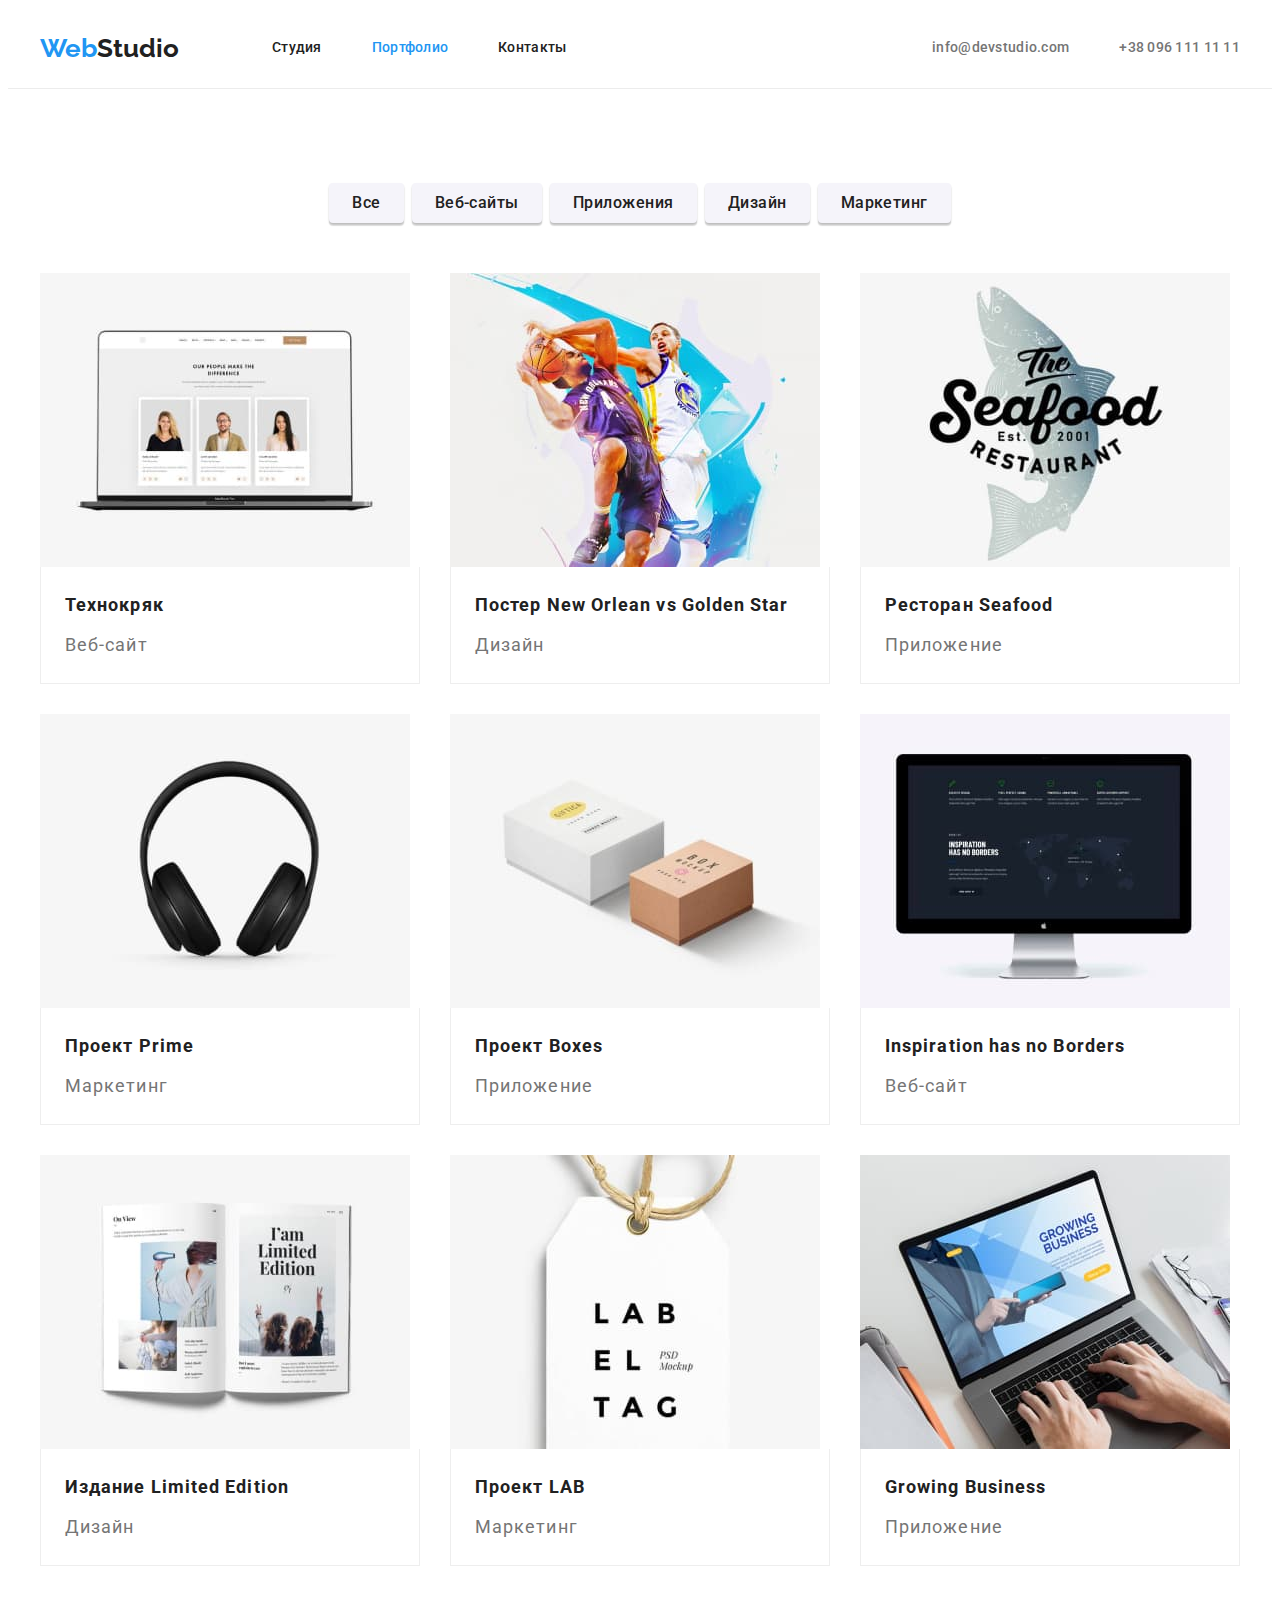
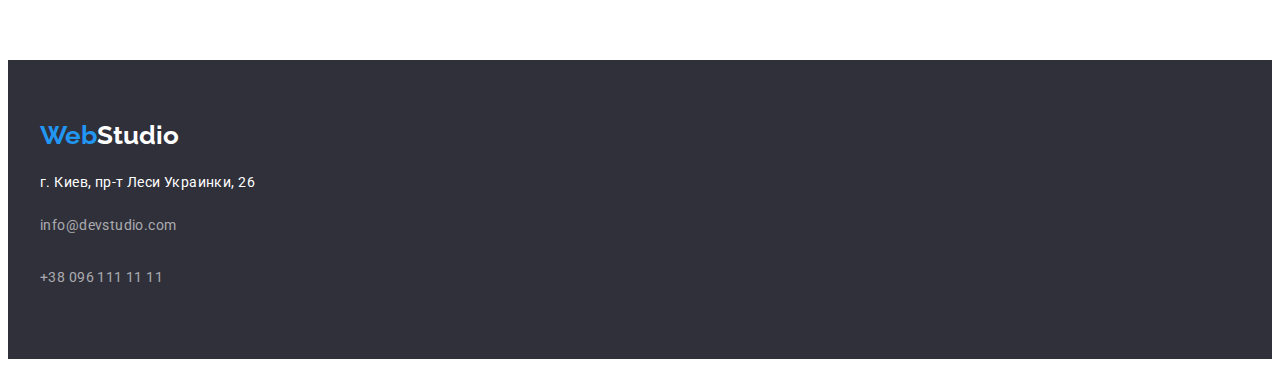
==== portfolio.html @ 34e81491 "Созданы стартовые страницы по ДЗ 04" ====
<!DOCTYPE html>
<html lang="ru">
<head>
    <meta charset="UTF-8">
    <meta http-equiv="X-UA-Compatible" content="IE=edge">
    <meta name="viewport" content="width=device-width, initial-scale=1.0">
    <title>portfolio</title>
    <link rel="stylesheet" href="https://cdnjs.cloudflare.com/ajax/libs/modern-normalize/1.0.0/modern-normalize.min.css"
        integrity="sha512-ISS7cAi1PEhQ8jnbJpJZMd29NlhNj4AWYyLOSp2CE/CsHxTCu+r+t0D2yoJudVrd0/8fTVPUVDzY5Tvli75u/g=="
        crossorigin="anonymous" />
    <link rel="preconnect" href="https://fonts.gstatic.com">
    <link href="https://fonts.googleapis.com/css2?family=Oleo+Script&family=Raleway:wght@700&family=Roboto:wght@400;500;700;900&display=swap"
        rel="stylesheet">
    <link rel="stylesheet" href="./css/styles.css">
</head>
<body>
    <!--Это шапка страницы-->
    <header class="header">
        <div class="container">
            <nav class="navigation">
                <a class="link logo" href="./index.html">Web<span class="logo-studio-header logo">Studio </span></a>
                <ul class="list navigation-list">
                    <li class="navigation-item"> <a class="link navigation-links" href="./index.html">Студия</a></li>
                    <li class="navigation-item"> <a class="link current navigation-links" href="#">Портфолио</a></li>
                    <li class="navigation-item"> <a class="link navigation-links" href="#">Контакты</a></li>
                </ul>
            </nav>
    
            <ul class="list navigation-list header-contacts">
                <li class="navigation-item"> <a class="link contact-links" href="info@devstudio.com">info@devstudio.com</a>
                </li>
                <li class="navigation-item"> <a class="link contact-links" href="tel:+380961111111">+38 096 111 11 11</a>
                </li>
            </ul>
        </div>
    </header>

    <!-- Это основной уникальный контен данной страницы-->
    <main>

        <!--Это логический заголовок, который не будет отображаться на странице, но нужен по семантике -->
        <h1 class="visually-hidden">Наши работы</h1>

        <!--PORTFOLIO. SECTION OUR WORKS-->
        <section class="section">
            <div class="container"> 
                <ul class="list list-works-btm">
                    <li class="works-btm-item"><button class="filter-btm" type="button">Все</button></li>
                    <li class="works-btm-item"><button class="filter-btm" type="button">Веб-сайты</button></li>
                    <li class="works-btm-item"><button class="filter-btm" type="button">Приложения</button></li>
                    <li class="works-btm-item"><button class="filter-btm" type="button">Дизайн</button></li>
                    <li class="works-btm-item"><button class="filter-btm" type="button">Маркетинг</button></li>
                </ul>
                                
                <ul class="list work-card-list">
                    <li class="work-card">
                        <a class="link" href="#">
                            <img src="./images/portfolio-img/technokryak.jpg" alt="Монитор ноутбука с тремя портретами"  height="294">
                                <div class="work-card-content">
                                    <h2 class="works-title">Технокряк</h2>
                                    <p class="works-description">Веб-сайт</p>
                                </div>
                        </a>
                    </li>
                    <li class="work-card">
                        <a class="link" href="#">
                            <img src="./images/portfolio-img/poster-new-orlean.jpg" alt="Два баскетболиста"  height="294">
                                <div class="work-card-content">
                                    <h2 class="works-title">Постер New Orlean vs Golden Star</h2>
                                    <p class="works-description">Дизайн</p>
                                </div>
                        </a>
                    </li>
                    <li class="work-card">
                        <a class="link" href="#">
                            <img src="./images/portfolio-img/restaurant-seafood.jpg" alt="Логотип Ресторана Seafood"  height="294">
                                <div class="work-card-content">
                                    <h2 class="works-title">Ресторан Seafood</h2>
                                    <p class="works-description">Приложение</p>
                                </div>
                         </a>
                    </li>
                    <li class="work-card">
                        <a class="link" href="#">
                            <img src="./images/portfolio-img/project-prime.jpg" alt="Наушники"  height="294">
                                <div class="work-card-content">
                                    <h2 class="works-title">Проект Prime</h2>
                                    <p class="works-description">Маркетинг</p>
                                </div>
                        </a>
                    </li>
                    <li class="work-card">
                        <a class="link" href="#">
                            <img src="./images/portfolio-img/project-boxes.jpg" alt="Две коробки"  height="294">
                                <div class="work-card-content">
                                    <h2 class="works-title">Проект Boxes</h2>
                                    <p class="works-description">Приложение</p>
                                </div>
                        </a>
                    </li>
                    <li class="work-card">
                        <a class="link" href="#">
                            <img src="./images/portfolio-img/inspiration.jpg" alt="Монитор"  height="294">
                                <div class="work-card-content">
                                    <h2 class="works-title">Inspiration has no Borders</h2>
                                    <p class="works-description">Веб-сайт</p>
                                </div> 
                        </a>
                    </li>
                    <li class="work-card">
                        <a class="link" href="#">
                            <img src="./images/portfolio-img/limited-edition.jpg" alt="Раскрытый журнал" height="294">
                                <div class="work-card-content">
                                    <h2 class="works-title">Издание Limited Edition</h2>
                                    <p class="works-description">Дизайн</p>
                                </div>
                        </a>
                    </li>
                    <li class="work-card">
                        <a class="link" href="#">
                            <img src="./images/portfolio-img/project-lab.jpg" alt="Этикетка"  height="294">
                                <div class="work-card-content">
                                    <h2 class="works-title">Проект LAB</h2>
                                    <p class="works-description">Маркетинг</p>
                                </div>
                        </a>
                    </li>
                    <li class="work-card">
                        <a class="link" href="#">
                            <img src="./images/portfolio-img/growing-business.jpg" alt="Человек печатает на ноутбуке"  height="294">
                                <div class="work-card-content">
                                    <h2 class="works-title">Growing Business</h2>
                                    <p class="works-description">Приложение</p>
                                </div>
                        </a>
                    </li>
                </ul>
            </div>
        </section>
            
    </main>

        <!--Это подвал страницы-->
        <footer>
            <div class="container">
                <a class="link logo" href="./index.html">Web<span class="logo-studio-footer logo">Studio</span></a>
                <address class="address">
                    <ul class="list">
                        <li class="footer-item">
                            <p>г. Киев, пр-т Леси Украинки, 26 </p>
                        </li>
                        <li class="footer-item"> <a class="link footer-contacts"
                                href="info@devstudio.com">info@devstudio.com</a></li>
                        <li class="footer-item"> <a class="link footer-contacts" href="tel:+380961111111">+38 096 111 11 11</a>
                        </li>
                    </ul>
                </address>
            </div>
        </footer>

    
</body>
</html>
---- css/styles.css ----
/* ============= RESET STYLES ============= */

h1,
h2,
h3,
h4,
h5,
h6,
p {
  margin: 0;
}

ul,
ol {
  margin: 0;
  padding: 0;
}

img {
  display: block;
  max-width: 100%;
}

.link {
  text-decoration: none;
}

.list {
  list-style: none;
}

/* ============= END RESET STYLES ============= */

:root {
  --main-font: "Roboto", sans-serif;
  --secondary-font: "Raleway", sans-serif;
  /*--third-font: "Oleo Script", cursive;*/
  --header-color: #212121;
  --content-color: #757575;
  --accent-color: #2196f3;
  --white-color: #ffffff;
  --silver-backgr: #f5f4fa;
  --dark-backgr: #2f303a;
  --btm-hover: #188ce8;
  --header-line: #ececec;
  --work-card-border: #eeeeee;
  --padding-value: 94px;
}

body {
  font-family: var(--main-font);
  /*background: #e5e5e5;*/
  color: var(--content-color);
}

header {
  background: var(--white-color);
  border-bottom: 1px solid var(--header-line);
}

/*  Это патерн для крытия логических заголовков */
.visually-hidden {
  position: absolute !important;
  clip: rect(1px 1px 1px 1px); /* IE6, IE7 */
  clip: rect(1px, 1px, 1px, 1px);
  padding: 0 !important;
  border: 0 !important;
  height: 1px !important;
  width: 1px !important;
  overflow: hidden;
}

/* ============= COMPONENTS ============= */
.container {
  width: 1200px;
  margin: 0 auto;
  padding-left: 15px;
  padding-right: 15px;
}

.section {
  padding-top: var(--padding-value);
  padding-bottom: var(--padding-value);
}

/* ============= END COMPONENTS ============= */

/* ============= HEADER ============= */
.header {
  display: flex;
  align-items: center;
}

.header .container {
  display: flex;
  align-items: center;
}

.navigation {
  display: flex;
  align-items: center;
}

.navigation-list {
  display: flex;
  align-items: center;
  margin-left: 93px;
}

.logo {
  font-family: var(--secondary-font);
  font-weight: 700;
  font-size: 26px;
  line-height: 1.19;
  color: var(--accent-color);
}

/* НЕ ЗНАЮ НУЖНЫ ЛИ ЭТИ ЭФФЕКТЫ НА ЛОГОТИПЕ, НО НА ВСЯКИЙ СЛУЧАЙ СДЕЛАЛ. ПРИМЕНЯЕТСЯ И В ШАПКЕ И В ФУТЕРЕ*/
.logo:hover,
.logo:focus {
  color: var(--accent-color);
}

.logo-studio-header {
  color: var(--header-color);
}

.logo-studio-footer {
  color: var(--white-color);
}

.navigation-item:not(:last-child) {
  margin-right: 50px;
}

.navigation-links {
  font-weight: 500;
  font-size: 14px;
  line-height: 1.14;
  letter-spacing: 0.02em;
  color: var(--header-color);

  display: block;
  padding-top: 32px;
  padding-bottom: 32px;
}

.navigation-links:hover,
.navigation-links:focus {
  color: var(--accent-color);
}

.navigation-links > .current {
  color: var(--accent-color);
  font-size: 66;
}

.header-contacts {
  margin-left: auto;
}

.header .header-contacts {
  display: flex;
  align-items: center;
}

.contact-links {
  font-weight: 500;
  font-size: 14px;
  line-height: 1.14;
  letter-spacing: 0.02em;
  color: var(--content-color);

  display: block;
  padding-top: 32px;
  padding-bottom: 32px;
}

.contact-links:hover,
.contact-links:focus {
  color: var(--accent-color);
}

.current {
  color: var(--accent-color);
}

/* ============= END HEADER ============= */

.hero-backgr {
  background: var(--dark-backgr);
  text-align: center;
  padding-top: 200px;
  padding-bottom: 200px;
}

.main-title {
  font-weight: 900;
  font-size: 44px;
  line-height: 1.36;
  letter-spacing: 0.06em;
  text-transform: uppercase;

  color: var(--white-color);

  width: 700px;
  margin: 0 auto;
  margin-bottom: 30px;
}

.order-service-btm {
  font-family: inherit;
  font-weight: 700;
  font-size: 16px;
  line-height: 1.88;
  letter-spacing: 0.06em;

  color: var(--white-color);
  background: var(--accent-color);
  box-shadow: 0px 4px 4px rgba(0, 0, 0, 0.15);
  border-radius: 4px;

  margin: 0 auto;
  padding: 10px 32px;
}

.order-service-btm:hover,
.order-service-btm:focus {
  color: var(--white-color);
  background: var(--btm-hover);
}

/* =============  STUDIO. ADVANTAGES SECTION  ============= */

.advantages-section {
  padding-top: var(--padding-value);
  padding-bottom: var(--padding-value);
}
.advantages-list {
  display: flex;
  /* padding-top: var(--padding-value);
  padding-bottom: var(--padding-value);*/
  margin-left: -30px;
}

.advantages-item {
  flex-basis: calc(100% / 4 - 30px);
  margin-left: 30px;
}

.advantages-title {
  font-weight: 700;
  font-size: 14px;
  line-height: 1.14;
  letter-spacing: 0.03em;
  text-transform: uppercase;
  color: var(--header-color);
  margin-bottom: 10px;
}

.advantages-description {
  font-size: 14px;
  line-height: 1.7;
  letter-spacing: 0.03em;
}

/* ============= END  STUDIO. ADVANTAGES SECTION ============= */

/* =============  STUDIO. SECTION: WHAT WE DO  ============= */

.secondary-title {
  font-weight: 700;
  font-size: 36px;
  line-height: 1.17;
  text-align: center;
  letter-spacing: 0.03em;
  color: var(--header-color);

  margin-bottom: 50px;
}

.what-we-do-section {
  padding-bottom: var(--padding-value);
}

.what-we-do-list {
  display: flex;
  margin-left: -30px;
}

.what-we-do-item {
  flex-basis: calc(100% / 3 - 30px);
  margin-left: 30px;
}

/* =============  STUDIO. END SECTION: WHAT WE DO  ============= */

/* =============  STUDIO. END SECTION: OUR TEAM  ============= */

.team-section-bkr {
  background: var(--silver-backgr);
}

.team-list {
  display: flex;
  margin-left: -30px;
}

.team-list > li {
  background: var(--white-color);
}

.team-item-wrapper {
  flex-basis: calc(100% / 4 - 30px);
  margin-left: 30px;
}

.team-item {
  padding-top: 30px;
  padding-bottom: 30px;
  padding-right: 15px;
  padding-left: 15px;
}

.team-title {
  font-weight: 500;
  font-size: 16px;
  line-height: 1.19;
  text-align: center;
  letter-spacing: 0.03em;
  color: var(--header-color);
  margin-bottom: 10px;
}

.team-position {
  font-size: 16px;
  line-height: 1.19;
  text-align: center;
  letter-spacing: 0.03em;
}

/* ============= END  STUDIO. SECTION: OUR TEAM ============= */

/* ============= FOOTER ============= */
footer {
  background: var(--dark-backgr);
  padding-top: 60px;
  padding-bottom: 60px;
}
.address {
  font-style: normal;
  font-size: 14px;
  line-height: 1.71;
  letter-spacing: 0.03em;
  color: var(--white-color);
  margin-top: 20px;
}

.footer-item:not(:last-child) {
  margin-bottom: 10px;
}

.footer-contacts {
  font-size: 14px;
  line-height: 1.71;
  letter-spacing: 0.03em;
  color: rgba(255, 255, 255, 0.6);

  display: block;
  padding-top: 9px;
  padding-bottom: 9px;
}

.footer-contacts:hover,
.footer-contacts:focus {
  color: var(--accent-color);
}

/* ============= END FOOTER ============= */

/* ============= PORTFOLIO. SECTION OUR WORKS ============= */
.list-works-btm {
  display: flex;
  justify-content: center;
  margin-bottom: 50px;
}

.works-btm-item:not(:last-child) {
  margin-right: 8px;
}

.filter-btm {
  font-family: inherit;
  font-weight: 500;
  font-size: 16px;
  line-height: 1.62;
  text-align: center;
  letter-spacing: 0.03em;

  color: var(--header-color);
  background: var(--silver-backgr);

  border-radius: 4px;
  border: 1px solid transparent;
  box-shadow: 0px 3px 1px rgba(0, 0, 0, 0.1), 0px 1px 2px rgba(0, 0, 0, 0.08),
    0px 2px 2px rgba(0, 0, 0, 0.12);

  display: block;
  padding-top: 6px;
  padding-right: 22px;
  padding-bottom: 6px;
  padding-left: 22px;
}

.filter-btm:hover,
.filter-btm:focus {
  color: var(--white-color);
  background: var(--accent-color);
}

.work-card-list {
  display: flex;
  flex-wrap: wrap;
  margin-top: -30px;
  margin-left: -30px;
}

.work-card-list > li {
  background: var(--white-color);
}

.work-card {
  box-sizing: border-box;
  flex-basis: calc(100% / 3 - 30px);
  margin-top: 30px;
  margin-left: 30px;
}

.work-card-content {
  border: 1px solid var(--work-card-border);
  border-top: none;
  padding: 20px 24px;
}

.works-title {
  font-weight: 700;
  font-size: 18px;
  line-height: 2;
  letter-spacing: 0.06em;
  color: var(--header-color);

  margin-bottom: 4px;
}

.works-description {
  font-size: 18px;
  line-height: 2;
  letter-spacing: 0.06em;
  color: var(--content-color);
}

/* ============= TND  PORTFOLIO. SECTION OUR WORKS ============= */
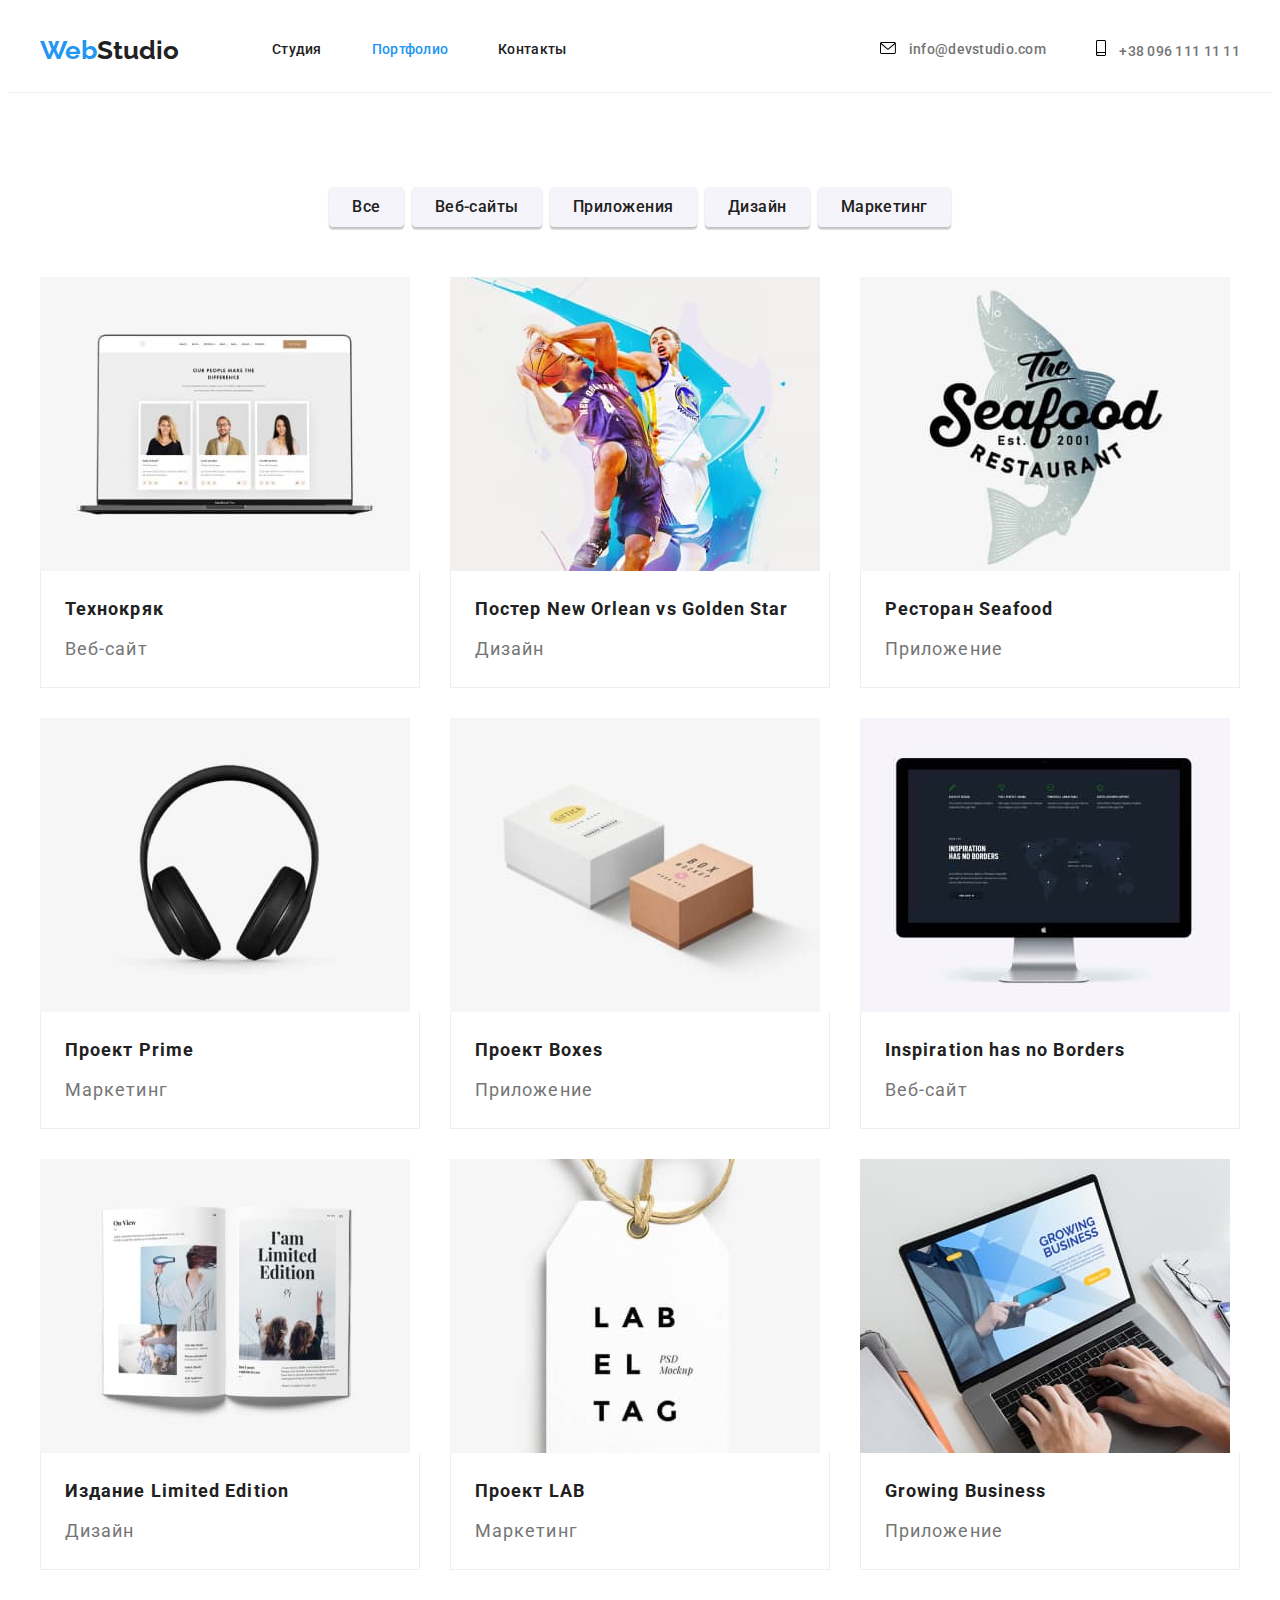
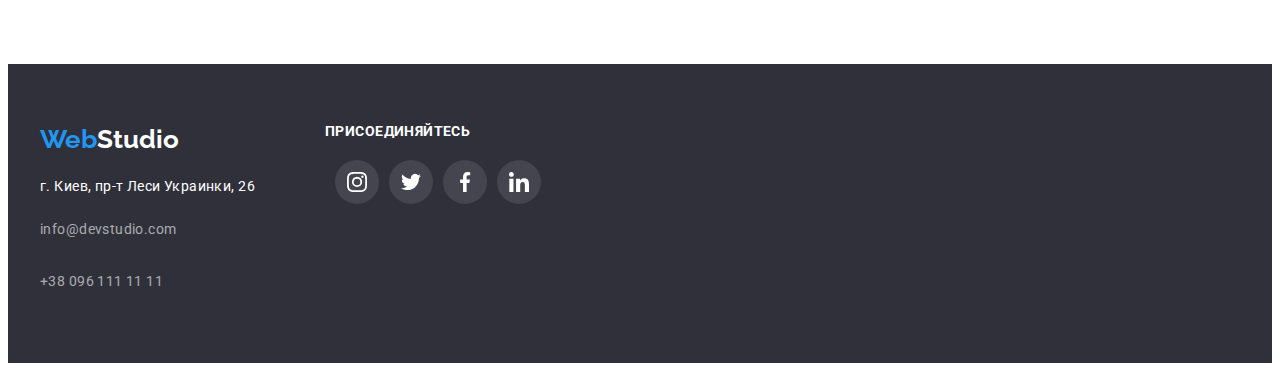
==== commit 9390642e: "Готово ДЗ 04" ====
--- a/portfolio.html
+++ b/portfolio.html
@@ -27,9 +27,24 @@
             </nav>
     
             <ul class="list navigation-list header-contacts">
-                <li class="navigation-item"> <a class="link contact-links" href="info@devstudio.com">info@devstudio.com</a>
+                <li class="navigation-item">
+                    <a class="link contact-links" href="info@devstudio.com">
+                        <svg class=" link contact-links-envelope">
+                            <use href="../images/symbol-defs.svg#envelope"></use>
+                        </svg>
+            
+                        info@devstudio.com
+                    </a>
                 </li>
-                <li class="navigation-item"> <a class="link contact-links" href="tel:+380961111111">+38 096 111 11 11</a>
+            
+                <li class="navigation-item">
+                    <a class="link contact-links" href="tel:+380961111111">
+                        <svg class="contact-links-smartphone">
+                            <use href="../images/symbol-defs.svg#smartphone"></use>
+                        </svg>
+            
+                        +38 096 111 11 11
+                    </a>
                 </li>
             </ul>
         </div>
@@ -142,22 +157,62 @@
 
         <!--Это подвал страницы-->
         <footer>
-            <div class="container">
-                <a class="link logo" href="./index.html">Web<span class="logo-studio-footer logo">Studio</span></a>
-                <address class="address">
-                    <ul class="list">
-                        <li class="footer-item">
-                            <p>г. Киев, пр-т Леси Украинки, 26 </p>
-                        </li>
-                        <li class="footer-item"> <a class="link footer-contacts"
-                                href="info@devstudio.com">info@devstudio.com</a></li>
-                        <li class="footer-item"> <a class="link footer-contacts" href="tel:+380961111111">+38 096 111 11 11</a>
+            <div class="container footer-content">
+                <div class="footer-content-item">
+                    <a class="link logo" href="./index.html">Web<span class="logo-studio-footer logo">Studio</span></a>
+                    <address class="address">
+                        <ul class="list">
+                            <li class="footer-item">
+                                <p>г. Киев, пр-т Леси Украинки, 26 </p>
+                            </li>
+                            <li class="footer-item"> <a class="link footer-contacts"
+                                    href="info@devstudio.com">info@devstudio.com</a>
+                            </li>
+                            <li class="footer-item"> <a class="link footer-contacts" href="tel:+380961111111">+38 096 111 11 11</a>
+                            </li>
+                        </ul>
+                    </address>
+                </div>
+            
+                <div class="footer-content-item">
+                    <h2 class="join">присоединяйтесь</h2>
+            
+                    <ul class="list social-list  social-list">
+                        <li>
+                            <a href="#" class="link social-list-link social-list-link-footer ">
+                                <svg class="social-list-icon social-list-icon-footer">
+                                    <use href="../images/symbol-defs.svg#instagram-2"> </use>
+                                </svg>
+                            </a>
+                        </li>
+            
+                        <li>
+                            <a href="#" class="link social-list-link social-list-link-footer">
+                                <svg class="social-list-icon social-list-icon-footer">
+                                    <use href="../images/symbol-defs.svg#twitter-1"> </use>
+                                </svg>
+                            </a>
+                        </li>
+            
+                        <li>
+                            <a href="#" class="link social-list-link social-list-link-footer ">
+                                <svg class="social-list-icon social-list-icon-footer">
+                                    <use href="../images/symbol-defs.svg#facebook-1"> </use>
+                                </svg>
+                            </a>
+                        </li>
+            
+                        <li>
+                            <a href="#" class="link social-list-link social-list-link-footer ">
+                                <svg class="social-list-icon social-list-icon-footer">
+                                    <use href="../images/symbol-defs.svg#linkedin-1"> </use>
+                                </svg>
+                            </a>
                         </li>
                     </ul>
-                </address>
+                </div>
             </div>
         </footer>
-
     
 </body>
 </html>--- a/css/styles.css
+++ b/css/styles.css
@@ -45,6 +45,7 @@
   --header-line: #ececec;
   --work-card-border: #eeeeee;
   --padding-value: 94px;
+  --hero-bkg-color: #c4c4c4;
 }
 
 body {
@@ -171,7 +172,7 @@
   letter-spacing: 0.02em;
   color: var(--content-color);
 
-  display: block;
+  display: inline-block;
   padding-top: 32px;
   padding-bottom: 32px;
 }
@@ -181,6 +182,30 @@
   color: var(--accent-color);
 }
 
+.contact-links-envelope {
+  width: 16px;
+  height: 12px;
+  color: var(--content-color);
+  margin-right: 10px;
+}
+
+.contact-links-smartphone {
+  width: 10px;
+  height: 16px;
+  color: var(--content-color);
+  margin-right: 10px;
+}
+
+.contact-links-envelope:hover,
+.contact-links-envelope:focus {
+  fill: var(--accent-color);
+}
+
+.contact-links-smartphone:hover,
+.contact-links-smartphone:focus {
+  fill: var(--accent-color);
+}
+
 .current {
   color: var(--accent-color);
 }
@@ -189,6 +214,23 @@
 
 .hero-backgr {
   background: var(--dark-backgr);
+
+  max-width: 1600px;
+  margin-right: auto;
+  margin-left: auto;
+
+  background-image: linear-gradient(
+      to right,
+      rgba(47, 48, 58, 0.4),
+      rgba(47, 48, 58, 0.4)
+    ),
+    url("../images/hero-studio-bkg.jpg");
+
+  background-repeat: no-repeat;
+  background-size: cover;
+  background-position: center;
+  background-color: var(--hero-bkg-color);
+
   text-align: center;
   padding-top: 200px;
   padding-bottom: 200px;
@@ -248,6 +290,15 @@
   margin-left: 30px;
 }
 
+.advantages-svg-wrapper {
+  width: 270px;
+  height: 120px;
+  margin-bottom: 30px;
+
+  background: var(--silver-backgr);
+  border-radius: 4px;
+}
+
 .advantages-title {
   font-weight: 700;
   font-size: 14px;
@@ -295,7 +346,7 @@
 
 /* =============  STUDIO. END SECTION: WHAT WE DO  ============= */
 
-/* =============  STUDIO. END SECTION: OUR TEAM  ============= */
+/* =============  STUDIO. SECTION: OUR TEAM  ============= */
 
 .team-section-bkr {
   background: var(--silver-backgr);
@@ -337,9 +388,91 @@
   line-height: 1.19;
   text-align: center;
   letter-spacing: 0.03em;
-}
-
-/* ============= END  STUDIO. SECTION: OUR TEAM ============= */
+  padding-bottom: 16px;
+}
+
+.social-list {
+  display: flex;
+  align-items: center;
+  justify-content: space-between;
+}
+
+.social-list-link {
+  display: flex;
+  justify-content: center;
+  align-items: center;
+  width: 44px;
+  height: 44px;
+  border-radius: 50%;
+  background-color: transparent;
+  align-items: center;
+}
+
+.social-list-link:hover,
+.social-list-link:focus {
+  background-color: var(--accent-color);
+}
+
+.social-list-link:hover .social-list-icon,
+.social-list-link:focus .social-list-icon {
+  fill: var(--white-color);
+}
+
+.social-list-icon {
+  width: 20px;
+  height: 20px;
+  fill: var(--content-color);
+}
+
+/* ============= STUDIO. END SECTION: OUR TEAM ============= */
+
+.regular-customers-section {
+  padding-top: var(--padding-value);
+  padding-bottom: var(--padding-value);
+}
+
+.regular-customers-list {
+  display: flex;
+  margin-left: -30px;
+}
+
+.customers-link {
+  display: flex;
+  justify-content: center;
+  align-items: center;
+  width: 170px;
+  height: 90px;
+
+  border: 1px solid #afb1b8;
+  box-sizing: border-box;
+  border-radius: 4px;
+}
+
+.customers-list-icon {
+  width: 50px;
+  height: 50px;
+  fill: var(--content-color);
+}
+
+.customers-link:hover,
+.customers-link:focus {
+  border-color: var(--accent-color);
+}
+
+.customers-link:hover .customers-list-icon,
+.customers-link:focus .customers-list-icon {
+  fill: var(--accent-color);
+}
+
+.customers-list-item {
+  box-sizing: border-box;
+  flex-basis: calc(100% / 6 - 30px);
+  margin-left: 30px;
+}
+
+/* ============= STUDIO. SECTION: REGULAR CUSTOMERS  ============= */
+
+/* =============  STUDIO. END SECTION: REGULAR CUSTOMERS  ============= */
 
 /* ============= FOOTER ============= */
 footer {
@@ -347,6 +480,16 @@
   padding-top: 60px;
   padding-bottom: 60px;
 }
+
+.footer-content {
+  display: flex;
+}
+
+/* !!! Это пример седектора-соседа (коммент для себя) */
+.footer-content-item + .footer-content-item {
+  margin-left: 70px;
+}
+
 .address {
   font-style: normal;
   font-size: 14px;
@@ -374,6 +517,39 @@
 .footer-contacts:hover,
 .footer-contacts:focus {
   color: var(--accent-color);
+}
+
+.social-links {
+  display: flex;
+}
+
+.join {
+  font-weight: 700;
+  font-size: 14px;
+  line-height: 1.14;
+  letter-spacing: 0.03em;
+  text-transform: uppercase;
+  margin-bottom: 20px;
+
+  color: var(--white-color);
+}
+
+.social-list-link-footer {
+  background: rgba(255, 255, 255, 0.1);
+}
+
+.social-list-icon-footer {
+  fill: var(--white-color);
+}
+
+.social-list-footer {
+  margin-left: -10px;
+}
+
+.social-list-link-footer {
+  box-sizing: border-box;
+  flex-basis: calc(100% / 4 - 10px);
+  margin-left: 10px;
 }
 
 /* ============= END FOOTER ============= */
@@ -436,6 +612,11 @@
   margin-left: 30px;
 }
 
+.work-card:hover {
+  box-shadow: 0px 1px 1px rgba(0, 0, 0, 0.12), 0px 4px 4px rgba(0, 0, 0, 0.06),
+    1px 4px 6px rgba(0, 0, 0, 0.16);
+}
+
 .work-card-content {
   border: 1px solid var(--work-card-border);
   border-top: none;
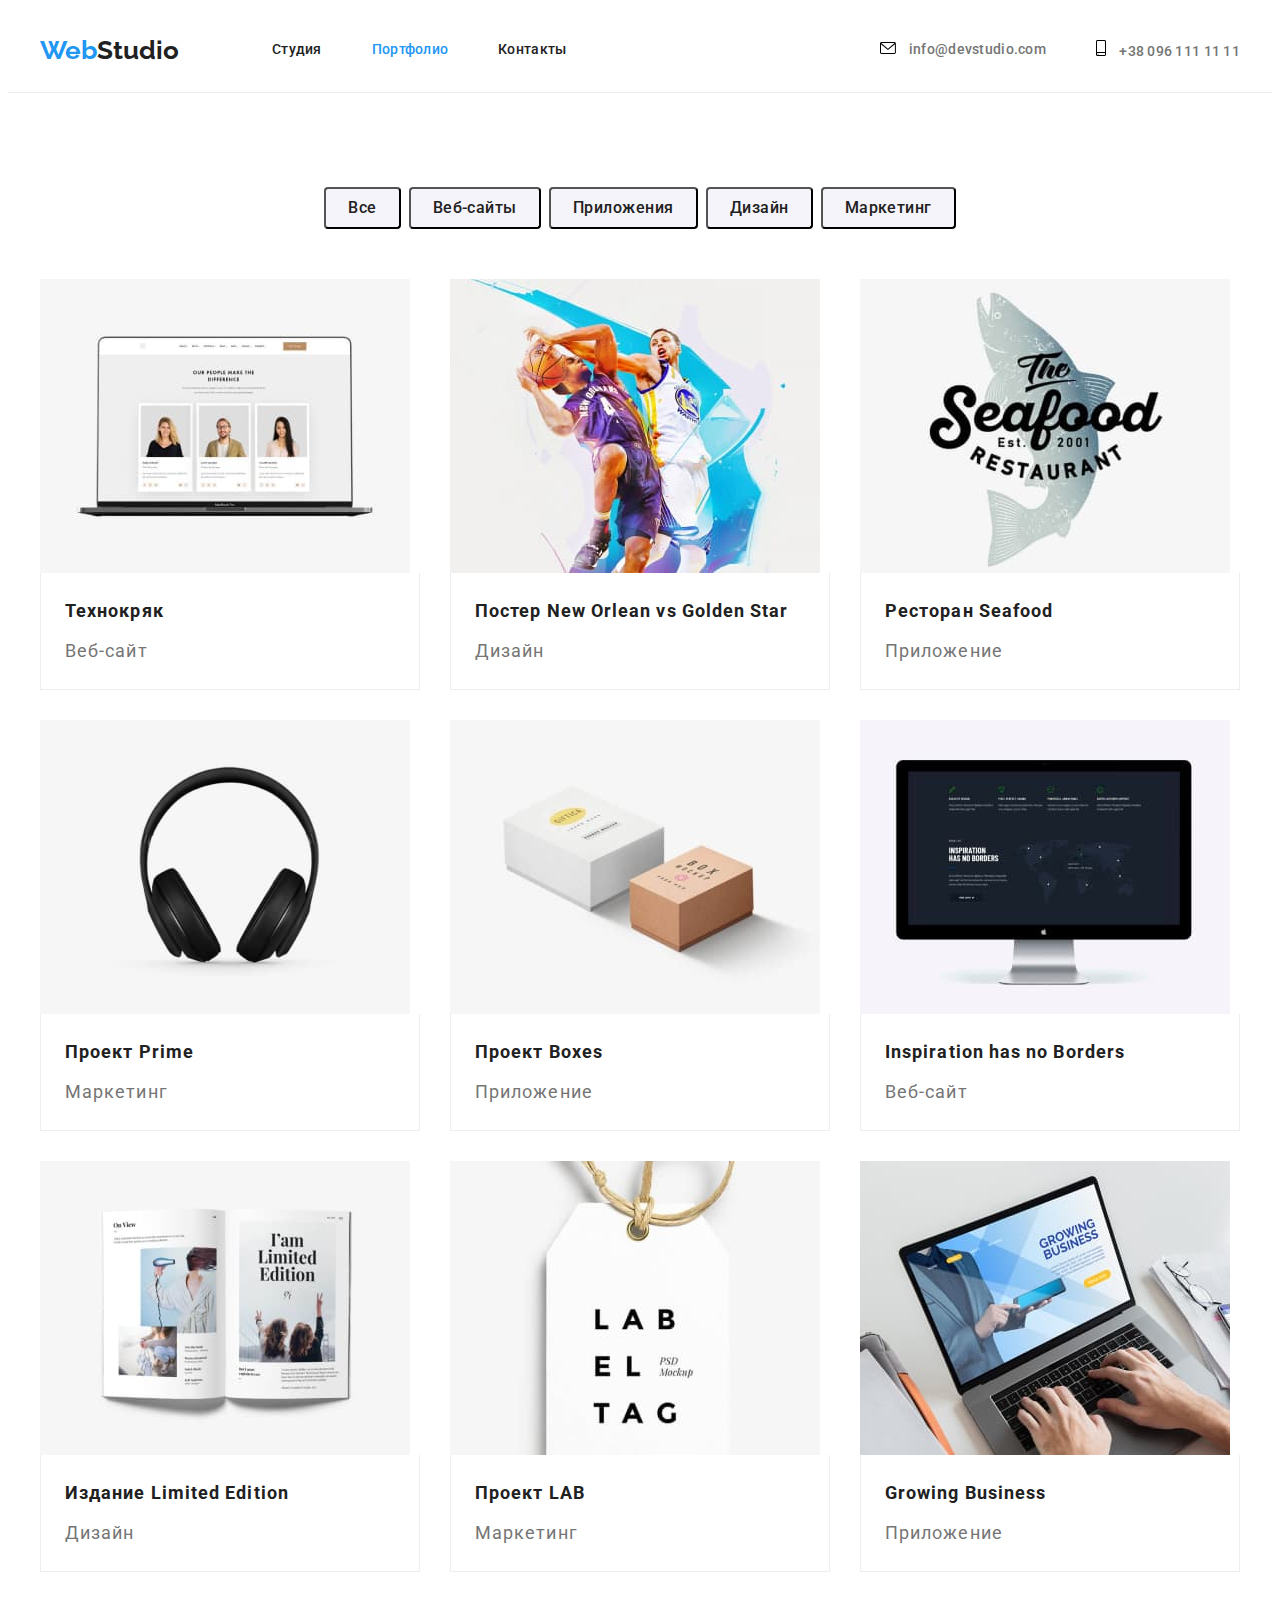
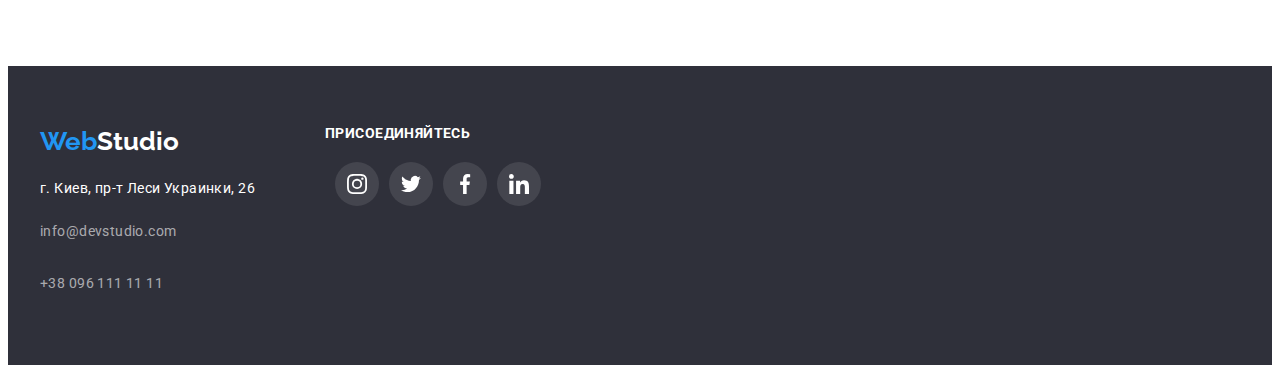
==== commit 7ef02f35: "Исправлен путь на иконки в Футере" ====
--- a/portfolio.html
+++ b/portfolio.html
@@ -181,7 +181,7 @@
                         <li>
                             <a href="#" class="link social-list-link social-list-link-footer ">
                                 <svg class="social-list-icon social-list-icon-footer">
-                                    <use href="../images/symbol-defs.svg#instagram-2"> </use>
+                                    <use href="./images/symbol-defs.svg#instagram-2"> </use>
                                 </svg>
                             </a>
                         </li>
@@ -189,7 +189,7 @@
                         <li>
                             <a href="#" class="link social-list-link social-list-link-footer">
                                 <svg class="social-list-icon social-list-icon-footer">
-                                    <use href="../images/symbol-defs.svg#twitter-1"> </use>
+                                    <use href="./images/symbol-defs.svg#twitter-1"> </use>
                                 </svg>
                             </a>
                         </li>
@@ -197,7 +197,7 @@
                         <li>
                             <a href="#" class="link social-list-link social-list-link-footer ">
                                 <svg class="social-list-icon social-list-icon-footer">
-                                    <use href="../images/symbol-defs.svg#facebook-1"> </use>
+                                    <use href="./images/symbol-defs.svg#facebook-1"> </use>
                                 </svg>
                             </a>
                         </li>
@@ -205,7 +205,7 @@
                         <li>
                             <a href="#" class="link social-list-link social-list-link-footer ">
                                 <svg class="social-list-icon social-list-icon-footer">
-                                    <use href="../images/symbol-defs.svg#linkedin-1"> </use>
+                                    <use href="./images/symbol-defs.svg#linkedin-1"> </use>
                                 </svg>
                             </a>
                         </li>
--- a/css/styles.css
+++ b/css/styles.css
@@ -364,6 +364,10 @@
 .team-item-wrapper {
   flex-basis: calc(100% / 4 - 30px);
   margin-left: 30px;
+
+  box-shadow: 0px 1px 3px rgba(0, 0, 0, 0.12), 0px 1px 1px rgba(0, 0, 0, 0.14),
+    0px 2px 1px rgba(0, 0, 0, 0.2);
+  border-radius: 0px 0px 4px 4px;
 }
 
 .team-item {
@@ -577,9 +581,6 @@
   background: var(--silver-backgr);
 
   border-radius: 4px;
-  border: 1px solid transparent;
-  box-shadow: 0px 3px 1px rgba(0, 0, 0, 0.1), 0px 1px 2px rgba(0, 0, 0, 0.08),
-    0px 2px 2px rgba(0, 0, 0, 0.12);
 
   display: block;
   padding-top: 6px;
@@ -587,6 +588,11 @@
   padding-bottom: 6px;
   padding-left: 22px;
 }
+.filter-btm:hover,
+.filter-btm:focus {
+  box-shadow: 0px 3px 1px rgba(0, 0, 0, 0.1), 0px 1px 2px rgba(0, 0, 0, 0.08),
+    0px 2px 2px rgba(0, 0, 0, 0.12);
+}
 
 .filter-btm:hover,
 .filter-btm:focus {
@@ -612,7 +618,8 @@
   margin-left: 30px;
 }
 
-.work-card:hover {
+.work-card:hover,
+.work-card:focus {
   box-shadow: 0px 1px 1px rgba(0, 0, 0, 0.12), 0px 4px 4px rgba(0, 0, 0, 0.06),
     1px 4px 6px rgba(0, 0, 0, 0.16);
 }
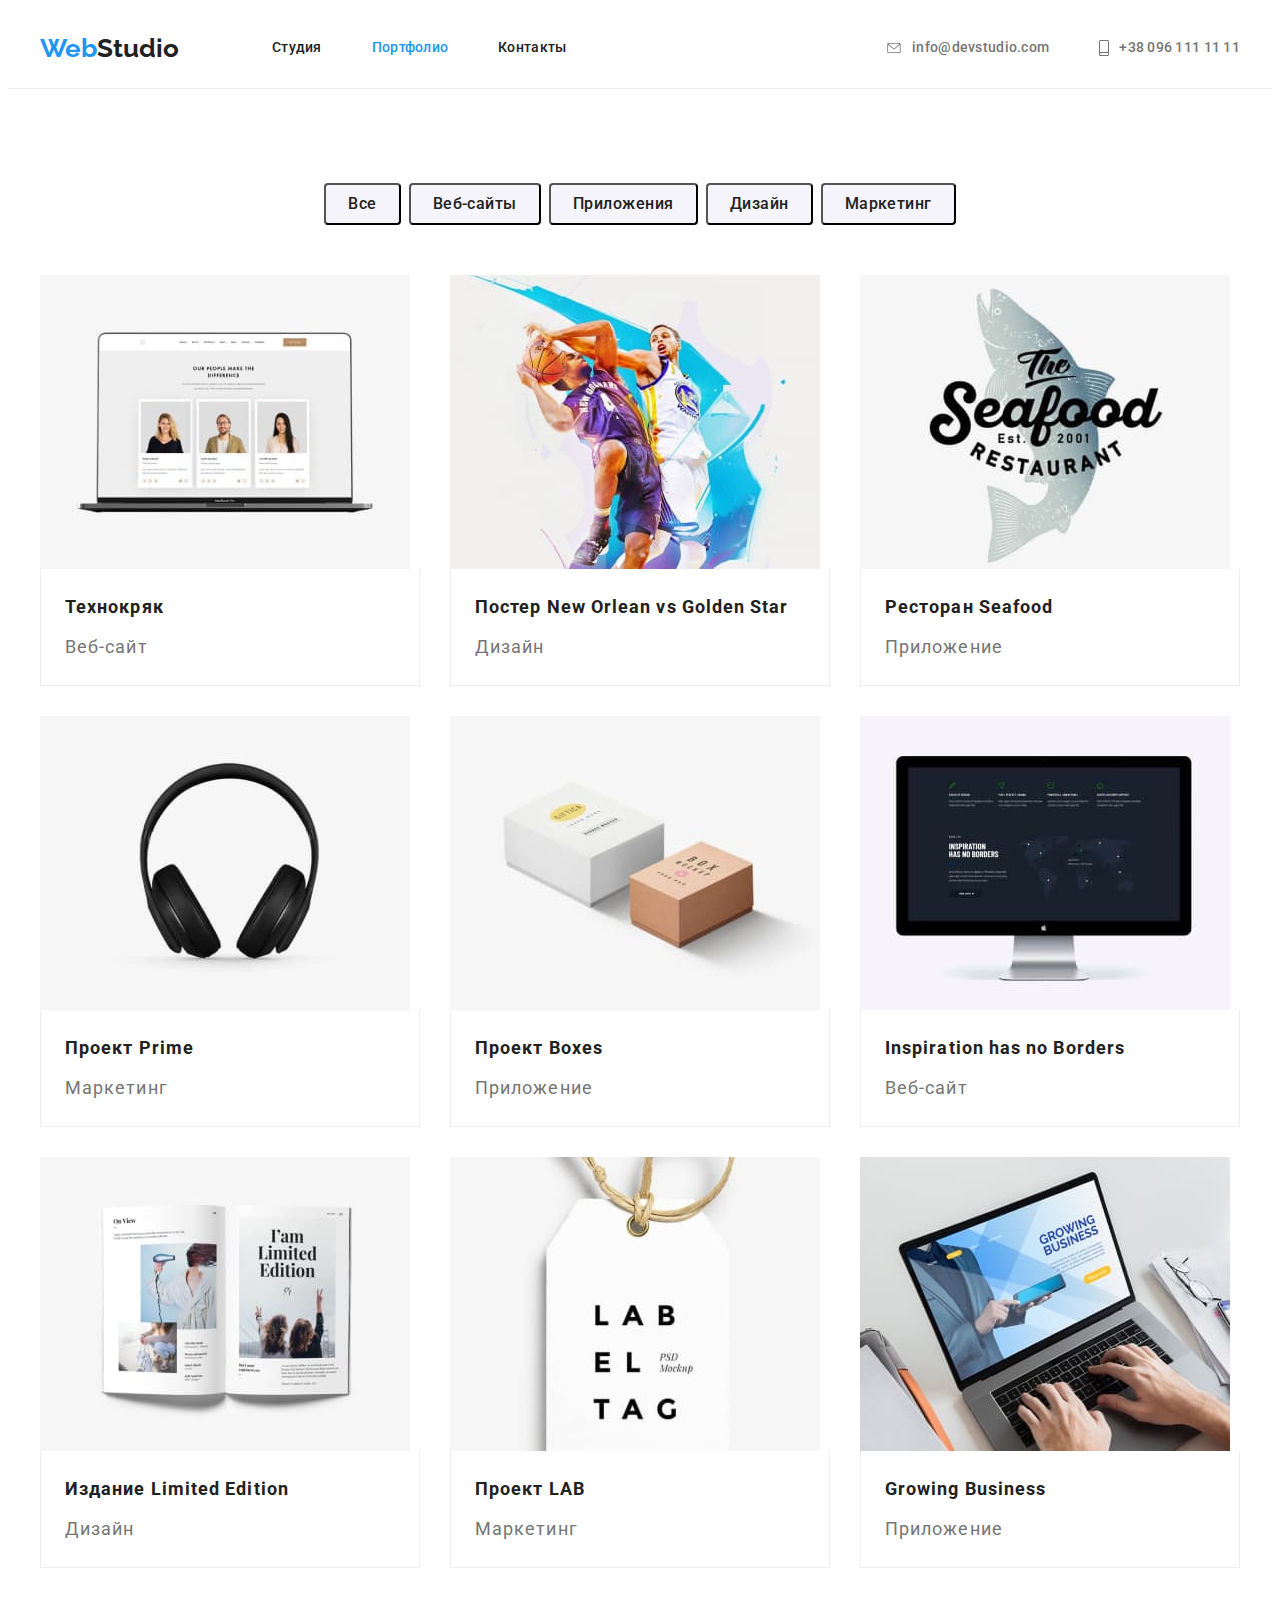
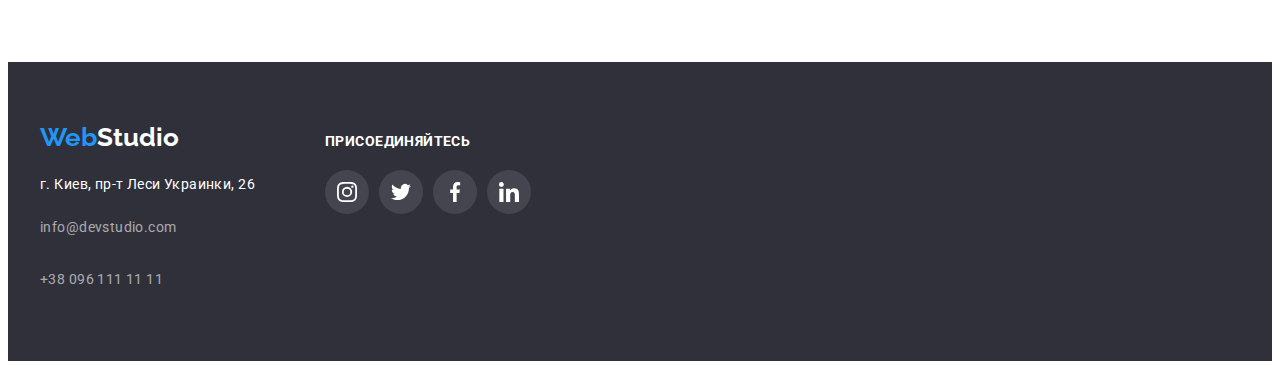
==== commit 5716d7c4: "Исправлены все замечания по ДЗ 04" ====
--- a/portfolio.html
+++ b/portfolio.html
@@ -27,20 +27,21 @@
             </nav>
     
             <ul class="list navigation-list header-contacts">
+                <li class="navigation-item ">
+                    <a class="link contact-links header-contacts-icon" href="info@devstudio.com">
+                        <svg width="16" height="10" class="contact-links-icon">
+                            <use href="./images/symbol-defs.svg#envelope-1"></use>
+                        </svg>
+            
+                        info@devstudio.com
+                    </a>
+            
+                </li>
+            
                 <li class="navigation-item">
-                    <a class="link contact-links" href="info@devstudio.com">
-                        <svg class=" link contact-links-envelope">
-                            <use href="../images/symbol-defs.svg#envelope"></use>
-                        </svg>
-            
-                        info@devstudio.com
-                    </a>
-                </li>
-            
-                <li class="navigation-item">
-                    <a class="link contact-links" href="tel:+380961111111">
-                        <svg class="contact-links-smartphone">
-                            <use href="../images/symbol-defs.svg#smartphone"></use>
+                    <a class="link contact-links header-contacts-icon" href="tel:+380961111111">
+                        <svg width="10" height="16" class="contact-links-icon">
+                            <use href="./images/symbol-defs.svg#smartphone"></use>
                         </svg>
             
                         +38 096 111 11 11
@@ -156,63 +157,63 @@
     </main>
 
         <!--Это подвал страницы-->
-        <footer>
-            <div class="container footer-content">
-                <div class="footer-content-item">
-                    <a class="link logo" href="./index.html">Web<span class="logo-studio-footer logo">Studio</span></a>
-                    <address class="address">
-                        <ul class="list">
-                            <li class="footer-item">
-                                <p>г. Киев, пр-т Леси Украинки, 26 </p>
-                            </li>
-                            <li class="footer-item"> <a class="link footer-contacts"
-                                    href="info@devstudio.com">info@devstudio.com</a>
-                            </li>
-                            <li class="footer-item"> <a class="link footer-contacts" href="tel:+380961111111">+38 096 111 11 11</a>
-                            </li>
-                        </ul>
-                    </address>
-                </div>
-            
-                <div class="footer-content-item">
-                    <h2 class="join">присоединяйтесь</h2>
-            
-                    <ul class="list social-list  social-list">
-                        <li>
-                            <a href="#" class="link social-list-link social-list-link-footer ">
-                                <svg class="social-list-icon social-list-icon-footer">
-                                    <use href="./images/symbol-defs.svg#instagram-2"> </use>
-                                </svg>
-                            </a>
-                        </li>
-            
-                        <li>
-                            <a href="#" class="link social-list-link social-list-link-footer">
-                                <svg class="social-list-icon social-list-icon-footer">
-                                    <use href="./images/symbol-defs.svg#twitter-1"> </use>
-                                </svg>
-                            </a>
-                        </li>
-            
-                        <li>
-                            <a href="#" class="link social-list-link social-list-link-footer ">
-                                <svg class="social-list-icon social-list-icon-footer">
-                                    <use href="./images/symbol-defs.svg#facebook-1"> </use>
-                                </svg>
-                            </a>
-                        </li>
-            
-                        <li>
-                            <a href="#" class="link social-list-link social-list-link-footer ">
-                                <svg class="social-list-icon social-list-icon-footer">
-                                    <use href="./images/symbol-defs.svg#linkedin-1"> </use>
-                                </svg>
-                            </a>
-                        </li>
-                    </ul>
-                </div>
-            </div>
-        </footer>
+<footer>
+    <div class="container footer-content">
+        <div class="footer-content-item">
+            <a class="link logo" href="./index.html">Web<span class="logo-studio-footer logo">Studio</span></a>
+            <address class="address">
+                <ul class="list">
+                    <li class="footer-item">
+                        <p>г. Киев, пр-т Леси Украинки, 26 </p>
+                    </li>
+                    <li class="footer-item"> <a class="link footer-contacts"
+                            href="info@devstudio.com">info@devstudio.com</a>
+                    </li>
+                    <li class="footer-item"> <a class="link footer-contacts" href="tel:+380961111111">+38 096 111 11
+                            11</a></li>
+                </ul>
+            </address>
+        </div>
+
+        <div class="footer-content-item">
+            <h2 class="join">присоединяйтесь</h2>
+
+            <ul class="list social-list  social-list social-list-footer">
+                <li class="soc-link-in-footer">
+                    <a href="#" class="link social-list-link social-list-link-footer ">
+                        <svg class="social-list-icon social-list-icon-footer">
+                            <use href="./images/symbol-defs.svg#instagram-2"> </use>
+                        </svg>
+                    </a>
+                </li>
+
+                <li class="soc-link-in-footer">
+                    <a href="#" class="link social-list-link social-list-link-footer">
+                        <svg class="social-list-icon social-list-icon-footer">
+                            <use href="./images/symbol-defs.svg#twitter-1"> </use>
+                        </svg>
+                    </a>
+                </li>
+
+                <li class="soc-link-in-footer">
+                    <a href="#" class="link social-list-link social-list-link-footer ">
+                        <svg class="social-list-icon social-list-icon-footer">
+                            <use href="./images/symbol-defs.svg#facebook-1"> </use>
+                        </svg>
+                    </a>
+                </li>
+
+                <li class="soc-link-in-footer">
+                    <a href="#" class="link social-list-link social-list-link-footer ">
+                        <svg class="social-list-icon social-list-icon-footer">
+                            <use href="./images/symbol-defs.svg#linkedin-1"> </use>
+                        </svg>
+                    </a>
+                </li>
+            </ul>
+        </div>
+    </div>
+</footer>
     
 </body>
 </html>--- a/css/styles.css
+++ b/css/styles.css
@@ -46,6 +46,7 @@
   --work-card-border: #eeeeee;
   --padding-value: 94px;
   --hero-bkg-color: #c4c4c4;
+  --social-link-color: #afb1b8;
 }
 
 body {
@@ -172,38 +173,23 @@
   letter-spacing: 0.02em;
   color: var(--content-color);
 
-  display: inline-block;
+  display: inline-flex;
+  align-items: center;
   padding-top: 32px;
   padding-bottom: 32px;
 }
 
+.contact-links-icon {
+  fill: currentColor;
+  margin-right: 10px;
+}
+
+.header-contacts-icon svg:hover,
+.header-contacts-icon svg:focus,
 .contact-links:hover,
 .contact-links:focus {
+  fill: var(--accent-color);
   color: var(--accent-color);
-}
-
-.contact-links-envelope {
-  width: 16px;
-  height: 12px;
-  color: var(--content-color);
-  margin-right: 10px;
-}
-
-.contact-links-smartphone {
-  width: 10px;
-  height: 16px;
-  color: var(--content-color);
-  margin-right: 10px;
-}
-
-.contact-links-envelope:hover,
-.contact-links-envelope:focus {
-  fill: var(--accent-color);
-}
-
-.contact-links-smartphone:hover,
-.contact-links-smartphone:focus {
-  fill: var(--accent-color);
 }
 
 .current {
@@ -291,6 +277,10 @@
 }
 
 .advantages-svg-wrapper {
+  display: flex;
+  justify-content: center;
+  align-items: center;
+
   width: 270px;
   height: 120px;
   margin-bottom: 30px;
@@ -373,8 +363,8 @@
 .team-item {
   padding-top: 30px;
   padding-bottom: 30px;
-  padding-right: 15px;
-  padding-left: 15px;
+  padding-right: 32px;
+  padding-left: 32px;
 }
 
 .team-title {
@@ -392,7 +382,7 @@
   line-height: 1.19;
   text-align: center;
   letter-spacing: 0.03em;
-  padding-bottom: 16px;
+  margin-bottom: 16px;
 }
 
 .social-list {
@@ -404,7 +394,6 @@
 .social-list-link {
   display: flex;
   justify-content: center;
-  align-items: center;
   width: 44px;
   height: 44px;
   border-radius: 50%;
@@ -426,6 +415,8 @@
   width: 20px;
   height: 20px;
   fill: var(--content-color);
+  fill: var(--social-link-color);
+  /* --social-link-color*/
 }
 
 /* ============= STUDIO. END SECTION: OUR TEAM ============= */
@@ -453,8 +444,6 @@
 }
 
 .customers-list-icon {
-  width: 50px;
-  height: 50px;
   fill: var(--content-color);
 }
 
@@ -487,6 +476,7 @@
 
 .footer-content {
   display: flex;
+  align-items: baseline;
 }
 
 /* !!! Это пример седектора-соседа (коммент для себя) */
@@ -542,10 +532,6 @@
   background: rgba(255, 255, 255, 0.1);
 }
 
-.social-list-icon-footer {
-  fill: var(--white-color);
-}
-
 .social-list-footer {
   margin-left: -10px;
 }
@@ -553,6 +539,15 @@
 .social-list-link-footer {
   box-sizing: border-box;
   flex-basis: calc(100% / 4 - 10px);
+  /*fill: var(--white-color);*/
+  /*margin-left: 10px;*/
+}
+
+.social-list-icon-footer {
+  fill: var(--white-color);
+}
+
+.soc-link-in-footer {
   margin-left: 10px;
 }
 
